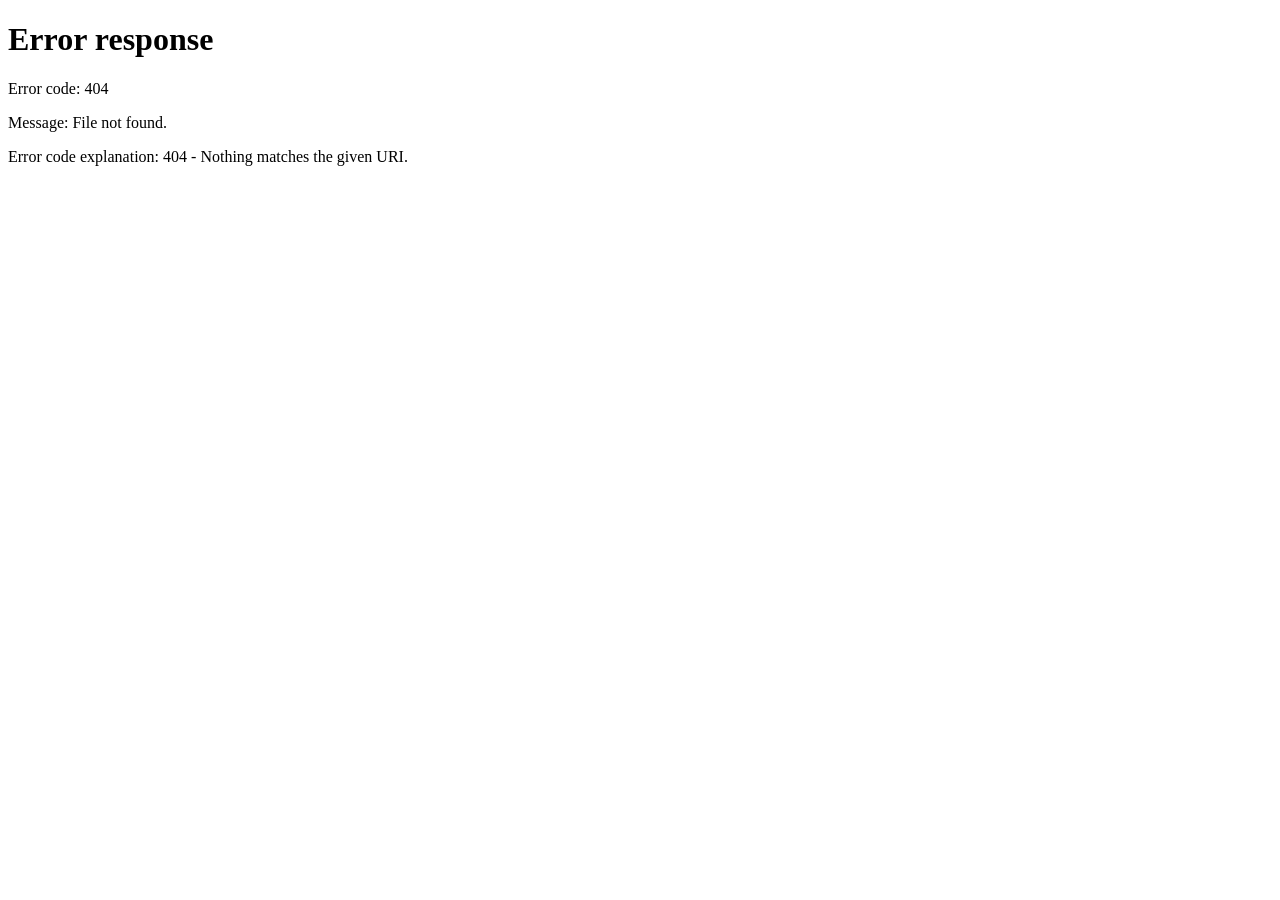
==== index.html @ 11ee82de "Add Tone Elements prototype entry" ====
<!doctype html>
<html lang="zh-Hant">
<head>
<meta charset="utf-8" />
<meta name="viewport" content="width=device-width,initial-scale=1" />
<meta http-equiv="refresh" content="0; url=./lab/single-note-lab.html" />
<title>Tone Elements</title>
<style>
body{margin:0;min-height:100vh;display:grid;place-items:center;background:#080a0e;color:#eef4ff;font-family:-apple-system,BlinkMacSystemFont,"Segoe UI",sans-serif}
a{color:#5cc8ff}
</style>
</head>
<body>
<main>
  <h1>Tone Elements</h1>
  <p>正在開啟單音結構原型。</p>
  <p><a href="./lab/single-note-lab.html">如果沒有自動開啟，點這裡。</a></p>
</main>
</body>
</html>
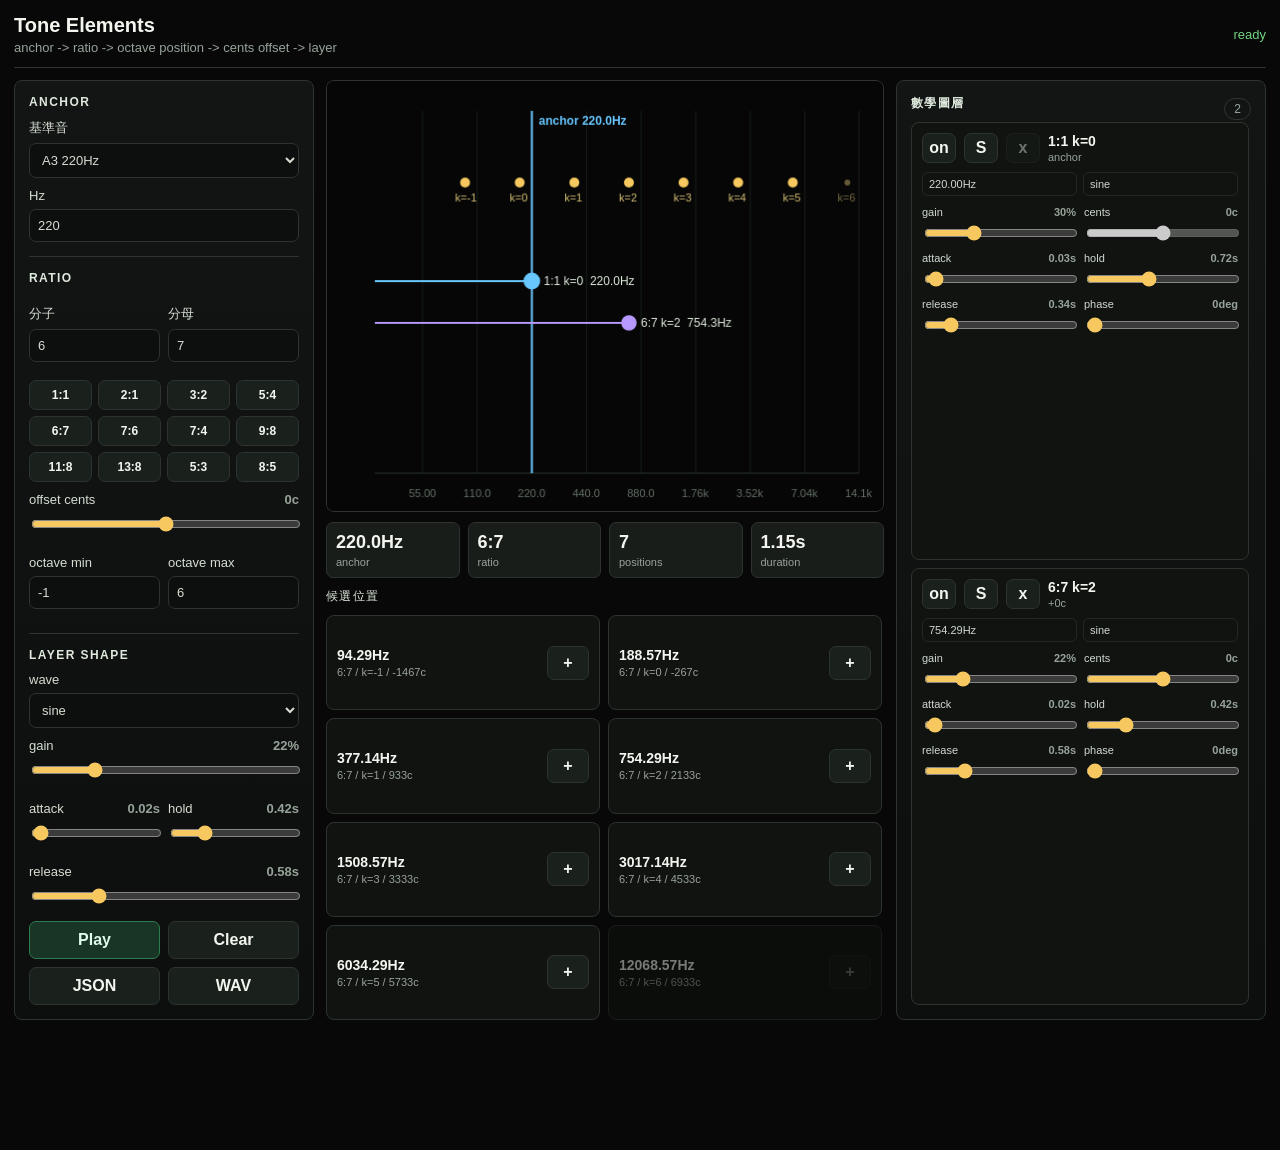
==== commit 04fd4762: "Build ratio position sound lab" ====
--- a/index.html
+++ b/index.html
@@ -3,7 +3,7 @@
 <head>
 <meta charset="utf-8" />
 <meta name="viewport" content="width=device-width,initial-scale=1" />
-<meta http-equiv="refresh" content="0; url=./lab/single-note-lab.html" />
+<meta http-equiv="refresh" content="0; url=./lab/layer-stack-lab.html" />
 <title>Tone Elements</title>
 <style>
 body{margin:0;min-height:100vh;display:grid;place-items:center;background:#080a0e;color:#eef4ff;font-family:-apple-system,BlinkMacSystemFont,"Segoe UI",sans-serif}
@@ -13,8 +13,8 @@
 <body>
 <main>
   <h1>Tone Elements</h1>
-  <p>正在開啟單音結構原型。</p>
-  <p><a href="./lab/single-note-lab.html">如果沒有自動開啟，點這裡。</a></p>
+  <p>正在開啟比例位置原型。</p>
+  <p><a href="./lab/layer-stack-lab.html">如果沒有自動開啟，點這裡。</a></p>
 </main>
 </body>
 </html>
